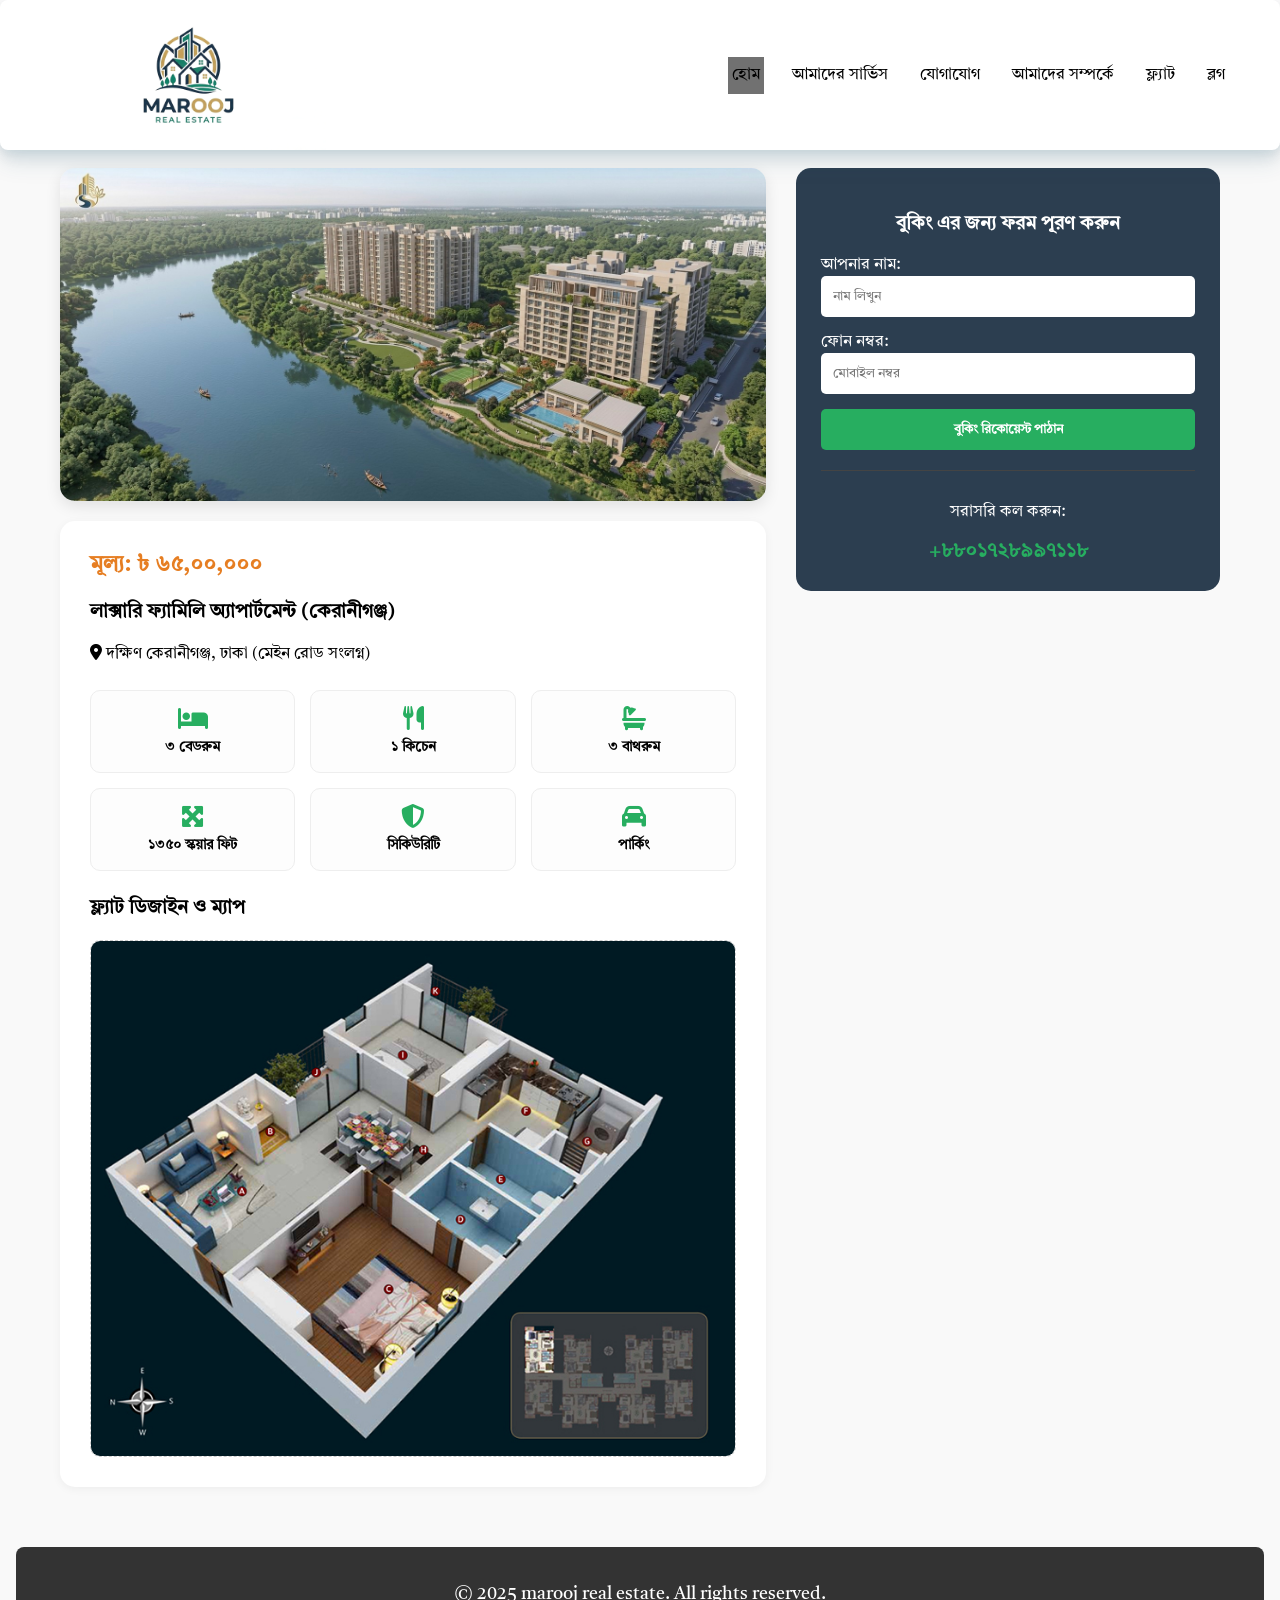
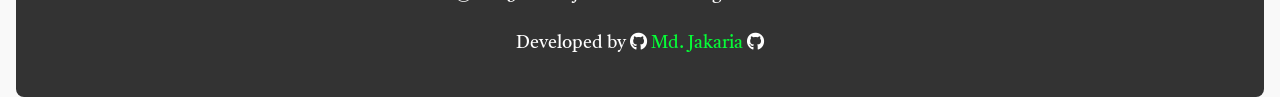
==== flatdetails.html @ ca23662f "aded flatdetails.html" ====
<!doctype html>
<html lang="bn">
  <head>
    <meta charset="utf-8" />
    <meta name="viewport" content="width=device-width,initial-scale=1" />
    <title>ফ্ল্যাট ডিটেইলস | marooj real estate</title>

    <link rel="stylesheet" href="./style.css" />
    <link rel="stylesheet" href="Our_services.css" />
    <link rel="stylesheet" href="Contact.css" />
    <link rel="stylesheet" href="About.css" />

    <link
      rel="stylesheet"
      href="https://cdnjs.cloudflare.com/ajax/libs/font-awesome/6.5.0/css/all.min.css"
    />
    <link
      href="https://fonts.googleapis.com/css2?family=Poppins:wght@700&family=Orbitron:wght@600;700&display=swap"
      rel="stylesheet"
    />
    <link
      href="https://fonts.googleapis.com/css2?family=Tiro+Bangla&display=swap"
      rel="stylesheet"
    />

    <style>
      /* ডিটেইলস পেজের জন্য অতিরিক্ত কিছু স্টাইল */

      * {
        font-family: "Tiro Bangla", serif;
      }
      body {
        font-family: "Tiro Bangla", serif;
        background-color: #f9f9f9;

        margin-top: 100px;
      }
      .details-container {
        max-width: 1200px;
        margin: 40px auto;
        padding: 20px;
        display: grid;
        grid-template-columns: 2fr 1.2fr;
        gap: 30px;
      }

      .main-img img {
        width: 100%;
        border-radius: 15px;
        box-shadow: 0 5px 15px rgba(0, 0, 0, 0.1);
      }

      .info-section {
        background: #fff;
        padding: 30px;
        border-radius: 15px;
        box-shadow: 0 2px 10px rgba(0, 0, 0, 0.05);
      }
      .info-section h1 {
        color: #2c3e50;
        margin-top: 0;
      }

      .amenities-grid {
        display: grid;
        grid-template-columns: repeat(3, 1fr);
        gap: 15px;
        margin: 25px 0;
      }
      .amenity-card {
        text-align: center;
        padding: 15px;
        background: #fdfdfd;
        border: 1px solid #eee;
        border-radius: 10px;
      }
      .amenity-card i {
        font-size: 24px;
        color: #27ae60;
        margin-bottom: 8px;
      }
      .amenity-card p {
        margin: 0;
        font-weight: bold;
        font-size: 14px;
      }

      .price-tag {
        font-size: 22px;
        color: #e67e22;
        font-weight: bold;
        margin-bottom: 20px;
        display: block;
      }

      .booking-sidebar {
        background: #2c3e50;
        color: #fff;
        padding: 25px;
        border-radius: 15px;
        height: fit-content;
        position: sticky;
        top: 100px;
      }
      .booking-sidebar input {
        width: 100%;
        padding: 12px;
        margin-bottom: 15px;
        border-radius: 5px;
        border: none;
      }
      .submit-btn {
        width: 100%;
        padding: 12px;
        background: #27ae60;
        color: white;
        border: none;
        border-radius: 5px;
        font-weight: bold;
        cursor: pointer;
      }

      @media (max-width: 768px) {
        .details-container {
          grid-template-columns: 1fr;
          margin-top: 10px;
        }
        .amenities-grid {
          grid-template-columns: repeat(2, 1fr);
        }
      }
    </style>
  </head>

  <body>
    <header class="page_header">
      <a class="logo" href="#" aria-label="Hajj site logo">
        <img src="./img/marooj_logo2.jpeg" alt="logo" />
      </a>

      <nav>
        <div class="humberger" id="humberger">
          <!-- হামবার্গার আইকনে ক্লিক করার পর এখানে  ul class - show add হচ্ছে,তখনই এর ভিতরে css override-->

          <span></span>
          <span></span>
          <span></span>
        </div>

        <ul id="menu">
          <li>
            <a href="./index.html#home" class="active" aria-current="page"
              >হোম</a
            >
          </li>

          <li><a href="./index.html#services">আমাদের সার্ভিস</a></li>
          <li><a href="./index.html#contact">যোগাযোগ</a></li>
          <li><a href="./index.html#about">আমাদের সম্পর্কে</a></li>
          <li><a href="./flatdetails.html">ফ্ল্যাট</a></li>
          <li><a href="./index.html#blog">ব্লগ</a></li>
        </ul>
      </nav>

      <!-- buttom navigation for mobile device -->

      <nav class="mobile-nav">
        <div class="nav-container">
          <a href="#home" class="nav-link">
            <i class="fa-solid fa-house"></i>
            <span class="nav-label">হোম</span>
          </a>

          <a href="https://maps.app.goo.gl/nFkwgXwCo9TnEepg8" class="nav-link">
            <i class="fa-solid fa-map-location"></i>
            <span class="nav-label">ভার্চুয়াল ট্যুর</span>
          </a>

          <div class="center-nav-item">
            <a
              href="https://wa.me/+8801728997118"
              target="_blank"
              class="floating-btn"
            >
              <i class="fa-regular fa-building"></i>
              <span class="nav-label">বুকিং</span>
            </a>
          </div>

          <a
            href="https://wa.me/+8801728997118"
            target="_blank"
            class="nav-link"
          >
            <i class="fa-brands fa-whatsapp"> </i>
            <span class="nav-label">চ্যাট</span>
          </a>

          <a href="https://www.facebook.com/share/1D6hEzqLBX/" class="nav-link">
            <i class="fa-brands fa-facebook"></i>
            <span class="nav-label">পেজ</span>
          </a>
        </div>
      </nav>
    </header>

    <main class="details-container">
      <section>
        <div class="main-img">
          <img src="./img//New_Home_page_photo2.jpeg" alt="Flat Image" />
        </div>

        <div class="info-section" style="margin-top: 20px">
          <span class="price-tag">মূল্য: ৳ ৬৫,০০,০০০</span>
          <h3>লাক্সারি ফ্যামিলি অ্যাপার্টমেন্ট (কেরানীগঞ্জ)</h3>
          <p>
            <i class="fas fa-map-marker-alt"></i> দক্ষিণ কেরানীগঞ্জ, ঢাকা (মেইন
            রোড সংলগ্ন)
          </p>

          <div class="amenities-grid">
            <div class="amenity-card">
              <i class="fas fa-bed"></i>
              <p>৩ বেডরুম</p>
            </div>
            <div class="amenity-card">
              <i class="fas fa-utensils"></i>
              <p>১ কিচেন</p>
            </div>
            <div class="amenity-card">
              <i class="fas fa-bath"></i>
              <p>৩ বাথরুম</p>
            </div>
            <div class="amenity-card">
              <i class="fas fa-expand-arrows-alt"></i>
              <p>১৩৫০ স্কয়ার ফিট</p>
            </div>
            <div class="amenity-card">
              <i class="fas fa-shield-alt"></i>
              <p>সিকিউরিটি</p>
            </div>
            <div class="amenity-card">
              <i class="fas fa-car"></i>
              <p>পার্কিং</p>
            </div>
          </div>

          <h3>ফ্ল্যাট ডিজাইন ও ম্যাপ</h3>
          <img
            src="./img/flat/flat-cg.jpg.jpeg"
            style="width: 100%; border-radius: 10px; border: 1px dashed #ccc"
            alt="Map"
          />
        </div>
      </section>

      <aside>
        <div class="booking-sidebar">
          <h3 style="text-align: center">বুকিং এর জন্য ফরম পূরণ করুন</h3>
          <form action="https://formspree.io/f/mkndldnj" method="POST">
            <label>আপনার নাম:</label>
            <input type="text" name="নাম" required placeholder="নাম লিখুন" />

            <label>ফোন নম্বর:</label>
            <input
              type="tel"
              name="ফোন_নম্বর"
              required
              placeholder="মোবাইল নম্বর"
            />

            <button type="submit" class="submit-btn">
              বুকিং রিকোয়েস্ট পাঠান
            </button>
          </form>
          <div
            style="
              margin-top: 20px;
              text-align: center;
              border-top: 1px solid #444;
              padding-top: 15px;
            "
          >
            <p>সরাসরি কল করুন:</p>
            <a
              href="tel:+8801728997118"
              style="
                color: #27ae60;
                font-size: 20px;
                text-decoration: none;
                font-weight: bold;
              "
              >+৮৮০১৭২৮৯৯৭১১৮</a
            >
          </div>
        </div>
      </aside>
    </main>

    <footer>
      <p>&copy; 2025 marooj real estate. All rights reserved.</p>

      <p>
        Developed by <i class="fab fa-github"></i
        ><span>
          <a href="https://github.com/joy094" target="_blank"
            >Md. Jakaria</a
          ></span
        >
        <!-- GitHub Icon -->

        <i class="fab fa-github"></i>
      </p>
    </footer>

    <script>
      const humberger = document.getElementById("humberger");
      const menu = document.getElementById("menu");

      humberger.addEventListener("click", () => {
        menu.classList.toggle("show");
      });

      // Booking Form Script
    </script>

    <script src="form.js"></script>
  </body>
</html>
---- style.css ----
* {
  box-sizing: border-box;
}

html,
body {
  height: 100%;
  /* max-width: 900px; */
  
  
}
body {
  overflow-x: hidden;
  margin: 0;
  background: #eeedeb;
  padding: 0.5rem 1rem;
  font-family: "Segoe UI", "Tiro Bangla", Tahoma, Geneva, Verdana, sans-serif;
  -webkit-font-smoothing: antialiased;
  -moz-osx-font-smoothing: grayscale;
}

main {
  margin-top: 150px;
  
}

/* ------- Header wrapper with 3D look ------- */
.page_header {
  position: fixed;
  top: 0;
  left: auto;
  right: 0;

  z-index: 1000;
  height: 150px;
  width: 100%;
  /* max-width: 1900px; */
  border-radius: 8px;
  padding: 0px 4%;
  background: #ffffff;
  box-shadow:
    0 12px 24px rgba(7, 74, 99, 0.12),
    0 8px 16px rgba(7, 74, 99, 0.08),
    0 4px 8px rgba(7, 74, 99, 0.05);
  /* background: linear-gradient(90deg, #0066ff, #00d4ff); */
  display: flex;
}

/* Nav */
nav {
  /* বাম পাশের সমস্ত জায়গা দখল করে ডান পাশে সরে আসবে */

  margin-left: auto;
  align-self: center;
}
nav ul {
  list-style: none;
  margin: 0;
  padding: 0;
  display: flex;
  gap: 1.5rem;
}
nav a {
  position: rlative;
  display: inline-block;
  padding: 0.5rem 0.25rem;

  text-decoration: none;
  color: rgb(0, 0, 0);

  font-size: 0.98rem;

  font-weight: 400;
  transition:
    transform 220ms cubic-bezier(0.2, 0.8, 0.2, 1),
    color 180ms;
  transform-style: preserve-3d;
}

/* Link hover -> lift slightly to emphasize 3D */
nav a:hover {
  transform: translateY(-6px) translateZ(6px);
  color: rgb(252, 153, 4);
}

/* Underline -- animated and 3D-ish using multiple layered pseudo elements */
nav a::after,
nav a::before {
  content: "";
  position: absolute;
  left: 8%;
  right: 8%;
  height: 4px;
  border-radius: 9px;
  bottom: -2px;
  transform-origin: center;
  transition:
    transform 300ms cubic-bezier(0.2, 0.9, 0.2, 1),
    opacity 220ms;
}
nav a::after {
  background: linear-gradient(90deg, var(--accent) 0%, var(--accent-2) 100%);
  transform: scaleX(0.0001) translateZ(6px);
  box-shadow: 0 6px 10px rgba(7, 74, 99, 0.12);
  opacity: 0.95;
}
nav a::before {
  /* faint shadow/extrude below the colored bar */
  background: rgba(4, 43, 51, 0.08);
  height: 6px;
  bottom: -10px;
  filter: blur(6px);
  transform: scaleX(0.0001) translateZ(0);
  opacity: 0.6;
}

/* humberger nav bar */
.humberger {
  display: none;
  flex-direction: column;
  cursor: pointer;
}

.humberger span {
  height: 3px;
  width: 25px;
  background: #333;
  margin-bottom: 4px;
  border-radius: 5px;
}

.logo img {
  height: 100%;
  width: auto;
  /* position: absolute;
  top: 50%;
  left: 2%;
transform: translateY(-50%); */
}
/* home page image */
#home {
  margin-top: 100px;
}
.banner {
  position: relative;
  width: 100%;
  height: 400px;
  overflow: hidden;
}

.banner img {
  width: 100%;
  height: 100%;
  object-fit: cover;
}


.floating-btn {
    display: flex;
    flex-direction: column; /* এটি আইকন আর লেখাকে উপর-নিচে রাখবে */
    align-items: center;    /* মাঝখানে সারিবদ্ধ করবে */
    justify-content: center;
    text-decoration: none;
}

.nav-label {
    font-size: 12px; /* আপনার প্রয়োজনমতো কমিয়ে বাড়িয়ে নিন */
    margin-top: 4px; 
}
/* text animation */

/* গ্লোয়িং অ্যানিমেশন তৈরি */
/* @keyframes glow-animation {
  0% {
    text-shadow: 0 0 5px #fff, 0 0 10px #fff, 0 0 20px #00d4ff;
  }
  100% {
    text-shadow: 0 0 10px #fff, 0 0 20px #00d4ff, 0 0 40px #00d4ff,
      0 0 60px #00d4ff;
  }
} */

/* মডাল স্টাইল */
/* Slideshow container */
.mySlides {
  display: none;
}
img {
  vertical-align: middle;
}

/* Slideshow container */

.slideshow-container {
  max-width: 95%;
  position: relative;
  margin: auto;
}

/* Caption text */
.text {
  color: #f2f2f2;
  font-size: 15px;
  padding: 8px 12px;
  position: absolute;
  bottom: 8px;
  width: 100%;
  text-align: center;
}

/* Number text (1/3 etc) */
.numbertext {
  color: #f2f2f2;
  font-size: 12px;
  padding: 8px 12px;
  position: absolute;
  top: 0;
}

/* The dots/bullets/indicators */
.dot {
  height: 15px;
  width: 15px;
  margin: 0 2px;
  background-color: #bbb;
  border-radius: 50%;
  display: inline-block;
  transition: background-color 0.6s ease;
}

.active {
  background-color: #717171;
}

/* Fading animation */
.fade {
  animation-name: fade;
  animation-duration: 1.5s;
}

/* vedo style */
.video-container {
  text-align: center;
  margin: 20px auto;
  max-width: 100%;
}

iframe {
  max-width: 100%;
  border-radius: 8px;
  box-shadow: 0 4px 8px rgba(0, 0, 0, 0.2);
}

@keyframes fade {
  from {
    opacity: 0.4;
  }
  to {
    opacity: 1;
  }
}

/* On smaller screens, decrease text size */
@media only screen and (max-width: 300px) {
  .text {
    font-size: 11px;
  }
}

/* .home_img {
  position: relative;
  box-shadow: 0 4px 8px 0 rgba(0, 0, 0, 0.2);
  max-width: 100%;
  margin-top: 10px;
  border-radius: 8px;
}

.home_img img {
  position: relative;
  width: 100%;
  height: auto;
  border-radius: 8px;
} */

@media (max-width: 768px) {
  /* ছোট স্কিনে (বড় স্কিনের nav  মেনু)  ন্যাভ মেনু  হাইড হয়ে যাবে */
  main {
    margin-top: 100px;
  }
  .page_header {
    height: 100px;
  }
  nav ul {
    display: none;
    flex-direction: column;
  }
  /* স্ক্রিন ছোট হলে অটোমেটিক ডিসপ্লে নন থেকে ডিসপ্লে ফ্লেক্স হয়ে দেখা দিবে */

  .humberger {
    display: flex;
  }
  nav ul.show {
    display: flex;
    align-items: center;
    background: #ffffff;
    position: absolute;
    top: 100%;
    right: 0;
    width: 100%;
    box-shadow: 0 4px 8px rgba(0, 0, 0, 0.1);
    border-radius: 0 0 8px 8px;
    padding: 1rem 0;
  }

  .logo img {
    height: 100%;
    width: auto;

    top: 50px;
    left: -40px;
  }

  .text-animation-con {
    text: size 25px;
    margin-top: 10px;
  }
}

/* bottom navigation styles */
:root {
  --primary-color: #2563eb;
  --nav-bg: #ffffff;
  --icon-gray: #64748b;
}

.mobile-nav {
  position: fixed;
  bottom: 0;
  left: 0;
  width: 100%;
  height: 70px;
  background: var(--nav-bg);
  display: flex;
  justify-content: center;
  box-shadow: 0 -10px 25px rgba(0, 0, 0, 0.1);
  z-index: 9999;
  padding-bottom: env(safe-area-inset-bottom); /* iPhone notch support */
}

/* বড় স্ক্রিনে হাইড করার জন্য */
@media (min-width: 768px) {
  .mobile-nav {
    display: none;
  }
}


.nav-container {
  width: 100%;
  max-width: 500px;
  display: flex;
  justify-content: space-between;
  align-items: center;
  padding: 0 15px;
  position: relative;
}

.nav-link {
  display: flex;
  flex-direction: column;
  align-items: center;
  text-decoration: none;
  color: var(--icon-gray);
  transition: 0.3s cubic-bezier(0.4, 0, 0.2, 1);
}

.nav-link i {
  font-size: 20px;
}

.nav-label {
  font-size: 10px;
  margin-top: 4px;
  font-weight: 600;
}

/* Active State Design */
.nav-link.active {
  color: var(--primary-color);
  transform: translateY(-5px);
}

/* Central Floating Button */
.center-nav-item {
  position: relative;
  top: -20px; /* উপরে তুলে দেওয়ার জন্য */
}

.floating-btn {
  width: 70px;
  height: 70px;
  background: var(--primary-color);
  border-radius: 50%;
  display: flex;
  justify-content: center;
  align-items: center;
  color: white;
  font-size: 25px;
  box-shadow: 0 8px 20px rgba(37, 99, 235, 0.4);
  border: 5px solid #fff;
  transition: 0.4s;
  text-decoration: none;
}
.floating-btn {
    display: flex;
    flex-direction: column; /* এটি আইকন আর লেখাকে উপর-নিচে রাখবে */
    align-items: center;    /* মাঝখানে সারিবদ্ধ করবে */
    justify-content: center;
    text-decoration: none;
}

.nav-label {
    font-size: 13px; /* আপনার প্রয়োজনমতো কমিয়ে বাড়িয়ে নিন */
    margin-top: 4px; 
}

.floating-btn:hover {
  transform: scale(1.1) rotate(15deg);
}

/* ৩ডি ইফেক্ট যখন বাটনে ক্লিক করবেন */
.nav-link:active {
  transform: scale(0.9);
}
---- Our_services.css ----
#services h2 {
  margin-top: 35px;

  margin-bottom: 20px;
  background: linear-gradient(90deg, #0066ff, #00d4ff);
  -webkit-background-clip: text;
  -webkit-text-fill-color: transparent;
  background-clip: text;
}

.services_list {
  display: flex;
  justify-content: space-between;
  flex-wrap: wrap;
}

.services_list > div {
  text-align: center;
  font-weight: 500;

  height: 500px;
  width: 400px;
  max-width: 100%;
  background: #ffffff;
  box-shadow:
    0 12px 24px rgba(7, 74, 99, 0.12),
    0 8px 16px rgba(7, 74, 99, 0.08),
    0 4px 8px rgba(7, 74, 99, 0.05);

  margin: 5px 0px;
  padding: 10px;
  border-radius: 8px;
}
.services_list .book-btn {
  background-color: #0066ff;
  color: white;
  padding: 10px 20px;
  border: none;
  border-radius: 5px;
  cursor: pointer;
  font-size: 16px;
  margin: 20px;
}

.services_list div img {
  border-radius: 8px;
  margin-top: 10px;
  height: 450px;
  width: 350px;
  /* object-fit: cover; */
}
.services_list div:hover img {
  transform: scale(1.05);
  transition: transform 0.3s ease;
}

/* --- স্ক্রল অ্যানিমেশন স্টাইল শুরু --- */

/* প্রাথমিক লুকানো অবস্থা (সকল অ্যানিমেটেড কার্ডের জন্য) */
/* .card ক্লাসটি আপনি সার্ভিস সেকশনে ব্যবহার করেছেন */

/* প্রথমে কার্ড অদৃশ্য থাকবে */
#services .card {
  opacity: 0;
  transition:
    transform 1s cubic-bezier(0.25, 0.46, 0.45, 0.94),
    opacity 1s cubic-bezier(0.25, 0.46, 0.45, 0.94); /* মসৃণ অ্যানিমেশনের জন্য ট্রানজিশন */
}

/* বাম দিক থেকে স্লাইড করার জন্য প্রাথমিক অবস্থান */
.revael-left {
  transform: translateX(-50px); /* বাম দিকে 100px সরানো থাকবে */
}

/* ডান দিক থেকে স্লাইড করার জন্য প্রাথমিক অবস্থান */
.revael-right {
  transform: translateX(50px); /* ডান দিকে 100px সরানো থাকবে */
}

/* অ্যানিমেশন ট্রিগার করার পর চূড়ান্ত অবস্থা (JavaScript এই ক্লাসটি যোগ করবে) */
.is-visible {
  opacity: 1 !important; /* দৃশ্যমান হবে */
  transform: translateX(0) !important; /* তার আসল অবস্থানে ফিরে আসবে */
}

#management_team h2 {
  margin-top: 35px;
  text-align: center;
  margin-bottom: 20px;
  background: linear-gradient(90deg, #0066ff, #00d4ff);
  -webkit-background-clip: text;
  -webkit-text-fill-color: transparent;
  background-clip: text;
}
#management_team div p {
  text-align: center;

  background-color: black;
  -webkit-background-clip: text;
  -webkit-text-fill-color: transparent;
  background-clip: text;
}
.manage_team {
  display: flex;
  justify-content: space-between;
  flex-wrap: wrap;
}

.manage_team div {
  text-align: center;
  font-weight: 500;

  height: 350px;
  width: 250px;
  max-width: 100%;
  background: #ffffff;
  box-shadow:
    0 12px 24px rgba(7, 74, 99, 0.12),
    0 8px 16px rgba(7, 74, 99, 0.08),
    0 4px 8px rgba(7, 74, 99, 0.05);

  margin: 5px 0px;
  padding: 10px;
  border-radius: 8px;
}

.manage_team div img {
  border-radius: 8px;
  margin-top: 10px;
  height: 250px;
  width: 100%;
  object-fit: cover;
  border-radius: 50%;
}

/* সকল অ্যানিমেটেড About কার্ডের প্রাথমিক অবস্থা */
.about-card {
  /* (আপনার অন্যান্য স্টাইল যেমন padding, background, border) */
  opacity: 0; /* কার্ডটি প্রথমে অদৃশ্য থাকবে */
  transition:
    transform 1s ease-out,
    opacity 1s ease-out; /* মসৃণ ট্রানজিশন */
}

/* বাম থেকে আসার জন্য (slide-left) - প্রাথমিক অবস্থান বাম দিকে সরিয়ে রাখা */
.about-card.slide-left {
  transform: translateX(-50px);
}

/* ডান থেকে আসার জন্য (slide-right) - প্রাথমিক অবস্থান ডান দিকে সরিয়ে রাখা */
.about-card.slide-right {
  transform: translateX(50px);
}

/* যখন কার্ডটি দৃশ্যমান হবে (এই ক্লাসটি JS দিয়ে যোগ করা হবে) */
.about-card.is-visible {
  opacity: 1; /* দৃশ্যমান হবে */
  transform: translateX(0); /* তার আসল অবস্থানে ফিরে আসবে */
}

/* আপনি যদি চান যে Service এবং About সেকশনের জন্য একই স্টাইল ব্যবহার করবেন, 
   তাহলে আপনি এই ক্লাসগুলিকে একসাথে ব্যবহার করতে পারেন: */
/*
.service-card, .about-card {
    opacity: 0; 
    transition: transform 1s ease-out, opacity 1s ease-out;
}
.service-card.slide-left, .about-card.slide-left {
    transform: translateX(-100px); 
}
... ইত্যাদি
*/

.bangla_text {
  font-family: "Tiro bangla", serif;
}
/* ডিফল্ট ইনপুট এবং বাটনের কিছু সাধারণ স্টাইল */
.modal-content input[type="text"],
.modal-content input[type="email"],
.modal-content input[type="tel"] {
  width: 100%;
  padding: 10px;
  margin: 5px 0 15px 0;
  box-sizing: border-box;
  border: 1px solid #ccc;
  border-radius: 4px;
}

/* === পপ-আপ (Modal) স্টাইল === */

/* ১. ওভারলে: পুরো স্ক্রিন জুড়ে একটি অর্ধ-স্বচ্ছ পর্দা তৈরি করে */
.modal-overlay {
  display: none; /* প্রথমে লুকানো থাকবে */
  position: fixed; /* স্ক্রল করলেও এটি একই জায়গায় থাকবে */
  z-index: 1000; /* নিশ্চিত করে যেন এটি অন্য সবকিছুর উপরে থাকে */
  left: 0;
  top: 0;
  width: 100%;
  height: 100%;
  overflow: auto;
  background-color: rgba(0, 0, 0, 0.6); /* কালো স্বচ্ছ ব্যাকগ্রাউন্ড */
}

/* ২. কন্টেন্ট বক্স: ফর্মটির মূল ধারক */
.modal-content {
  background-color: #fefefe;
  margin: 15% auto; /* উপরে এবং নিচে ১৫% মার্জিন, auto দিয়ে মাঝখানে আনা হলো */
  padding: 20px;
  border: 1px solid #888;
  width: 80%; /* মোবাইল ডিভাইসের জন্য */
  max-width: 500px; /* ডেস্কটপের জন্য সর্বাধিক প্রস্থ */
  border-radius: 8px;
  box-shadow:
    0 4px 8px 0 rgba(0, 0, 0, 0.2),
    0 6px 20px 0 rgba(0, 0, 0, 0.19);
  position: relative;
}

/* ৩. দৃশ্যমান করার ক্লাস (জাভাস্ক্রিপ্ট ব্যবহার করবে) */
.modal-visible {
  display: block;
}
.bangla_text {
  font-family: "Tiro bangla", serif;
}
/* বন্ধ করার বাটনের স্টাইল (ঐচ্ছিক) */
.close-button {
  background-color: #f44336;
  color: white;
  padding: 10px 15px;
  border: none;
  border-radius: 4px;
  cursor: pointer;
  float: right;
  margin-top: 20px;
}
.book-btn {
  background-color: #0066ff;
  color: white;
  padding: 10px 20px;
  border: none;
  border-radius: 5px;
  cursor: pointer;
  font-size: 16px;
  margin: 20px;
}

@media (max-width: 768px) {
  .services_list {
    flex-direction: column;
    align-items: center;
    max-width: 400px;
    margin: auto;
  }

  .services_list div {
    width: 100%;
    padding: 0;

    margin: 50px 0;
  }
  .services_list div img {
    width: 100%;
    height: 100%;
  }
  .manage_team {
    flex-direction: column;
    align-items: center;
    max-width: 330px;
    margin: auto;
  }

  .manage_team div {
    width: 80%;
    margin: 10px 0;
  }
}
---- About.css ----
#about h2 {
  margin-top: 35px;
  text-align: center;
  margin-bottom: 20px;
  background: linear-gradient(90deg, #0066ff, #00d4ff);
  -webkit-background-clip: text;
  -webkit-text-fill-color: transparent;
  background-clip: text;
}

.about_info {
  display: flex;
  justify-content: space-between;
  /* flex-wrap: wrap; */
}

.about_info > div {
  font-family: "Tiro bangla", serif;
  margin: 19px;
  text-align: justify;
  /* font-weight: 500; */
  font-size: 30px;
  /* height: 400px; */
  width: 47%;
  /* max-width: 100%; */
  background: #ffffff;
  box-shadow:
    0 12px 24px rgba(7, 74, 99, 0.12),
    0 8px 16px rgba(7, 74, 99, 0.08),
    0 4px 8px rgba(7, 74, 99, 0.05);

  border-radius: 8px;
  padding: 20px;
}

footer {
  display: flex;
  flex-direction: column;

  background-color: #333;
  color: white;

  text-align: center;
  padding: 10px 20px;

  height: 150px;
  border-radius: 8px;
  font-family: "Tiro bangla", serif;
}
footer p {
  margin: 0;
  font-size: 18px;
  color: #fff;
  margin-top: 25px;
}
footer a {
  color: #06fc37;
  text-decoration: none;

  transition: color 0.3s ease;
  font-size: large;
}

.whatsapp-float-btn {
  position: fixed; /* স্ক্রলের সময় স্থির রাখতে */
  bottom: 20px; /* নিচের দিক থেকে দূরত্ব */
  right: 20px; /* ডান দিক থেকে দূরত্ব */
  z-index: 9999; /* অন্যান্য কন্টেন্টের উপরে রাখতে */

  /* বাটনের আকার এবং রঙ */
  width: 60px;
  height: 60px;
  background-color: #25d366; /* WhatsApp সবুজ রং */
  color: white;
  border-radius: 50%; /* গোলাকার আকৃতি */
  box-shadow: 0 4px 12px rgba(0, 0, 0, 0.25); /* সুন্দর ছায়া */

  /* আইকনকে মাঝখানে আনতে Flexbox ব্যবহার */
  display: flex;
  align-items: center;
  justify-content: center;

  /* Transition */
  transition: all 0.3s ease;
  text-decoration: none; /* লিংক থেকে আন্ডারলাইন সরাতে */
}

/* হোভার এবং অ্যাক্টিভ স্টাইল */
.whatsapp-float-btn:hover {
  background-color: #128c7e; /* গাঢ় সবুজ রং */
  transform: scale(1.08); /* সামান্য বড় করা */
  box-shadow: 0 6px 18px rgba(0, 0, 0, 0.3);
}

/* আইকনের স্টাইল (Font Awesome) */
.whatsapp-float-btn i {
  font-size: 28px; /* আইকনের আকার */
}

.facebook-float-btn {
  position: fixed; /* স্ক্রলের সময় স্থির রাখতে */
  bottom: 80px; /* নিচের দিক থেকে দূরত্ব */
  right: 20px; /* ডান দিক থেকে দূরত্ব */
  z-index: 9999; /* অন্যান্য কন্টেন্টের উপরে রাখতে */

  /* বাটনের আকার এবং রঙ */
  width: 60px;
  height: 60px;
  background-color: #25d366; /* WhatsApp সবুজ রং */
  color: white;
  border-radius: 50%; /* গোলাকার আকৃতি */
  box-shadow: 0 4px 12px rgba(0, 0, 0, 0.25); /* সুন্দর ছায়া */

  /* আইকনকে মাঝখানে আনতে Flexbox ব্যবহার */
  display: flex;
  align-items: center;
  justify-content: center;

  /* Transition */
  transition: all 0.3s ease;
  text-decoration: none; /* লিংক থেকে আন্ডারলাইন সরাতে */
}

/* হোভার এবং অ্যাক্টিভ স্টাইল */
.facebook-float-btn:hover {
  background-color: #128c7e; /* গাঢ় সবুজ রং */
  transform: scale(1.08); /* সামান্য বড় করা */
  box-shadow: 0 6px 18px rgba(0, 0, 0, 0.3);
}
.facebook-float-btn i {
  font-size: 28px; /* আইকনের আকার */
}

/* * মোবাইল রেসপনসিভনেস (ছোট স্ক্রিনের জন্য) 
         * ======================================
         */
@media (max-width: 600px) {
  .whatsapp-float-btn {
    width: 55px; /* ছোট স্ক্রিনে সামান্য ছোট আকার */
    height: 55px;
    bottom: 15px;
    right: 15px;
  }
  .whatsapp-float-btn i {
    font-size: 26px;
  }

  .facebook-float-btn {
    width: 55px; /* ছোট স্ক্রিনে সামান্য ছোট আকার */
    height: 55px;
    bottom: 75px;
    right: 15px;
  }
  .facebook-float-btn i {
    font-size: 26px;
  }
}

@media (max-width: 768px) {
  .about_info {
    flex-direction: column;
    align-items: center;
  }

  .about_info > div {
    width: 90%;
    margin: 10px 0;
    font-size: 15px;
  }
  footer p {
    font-size: 15px;
    margin-top: 8px;
  }

  footer {
    height: 180px;
    margin-bottom: 100px;
  }
}
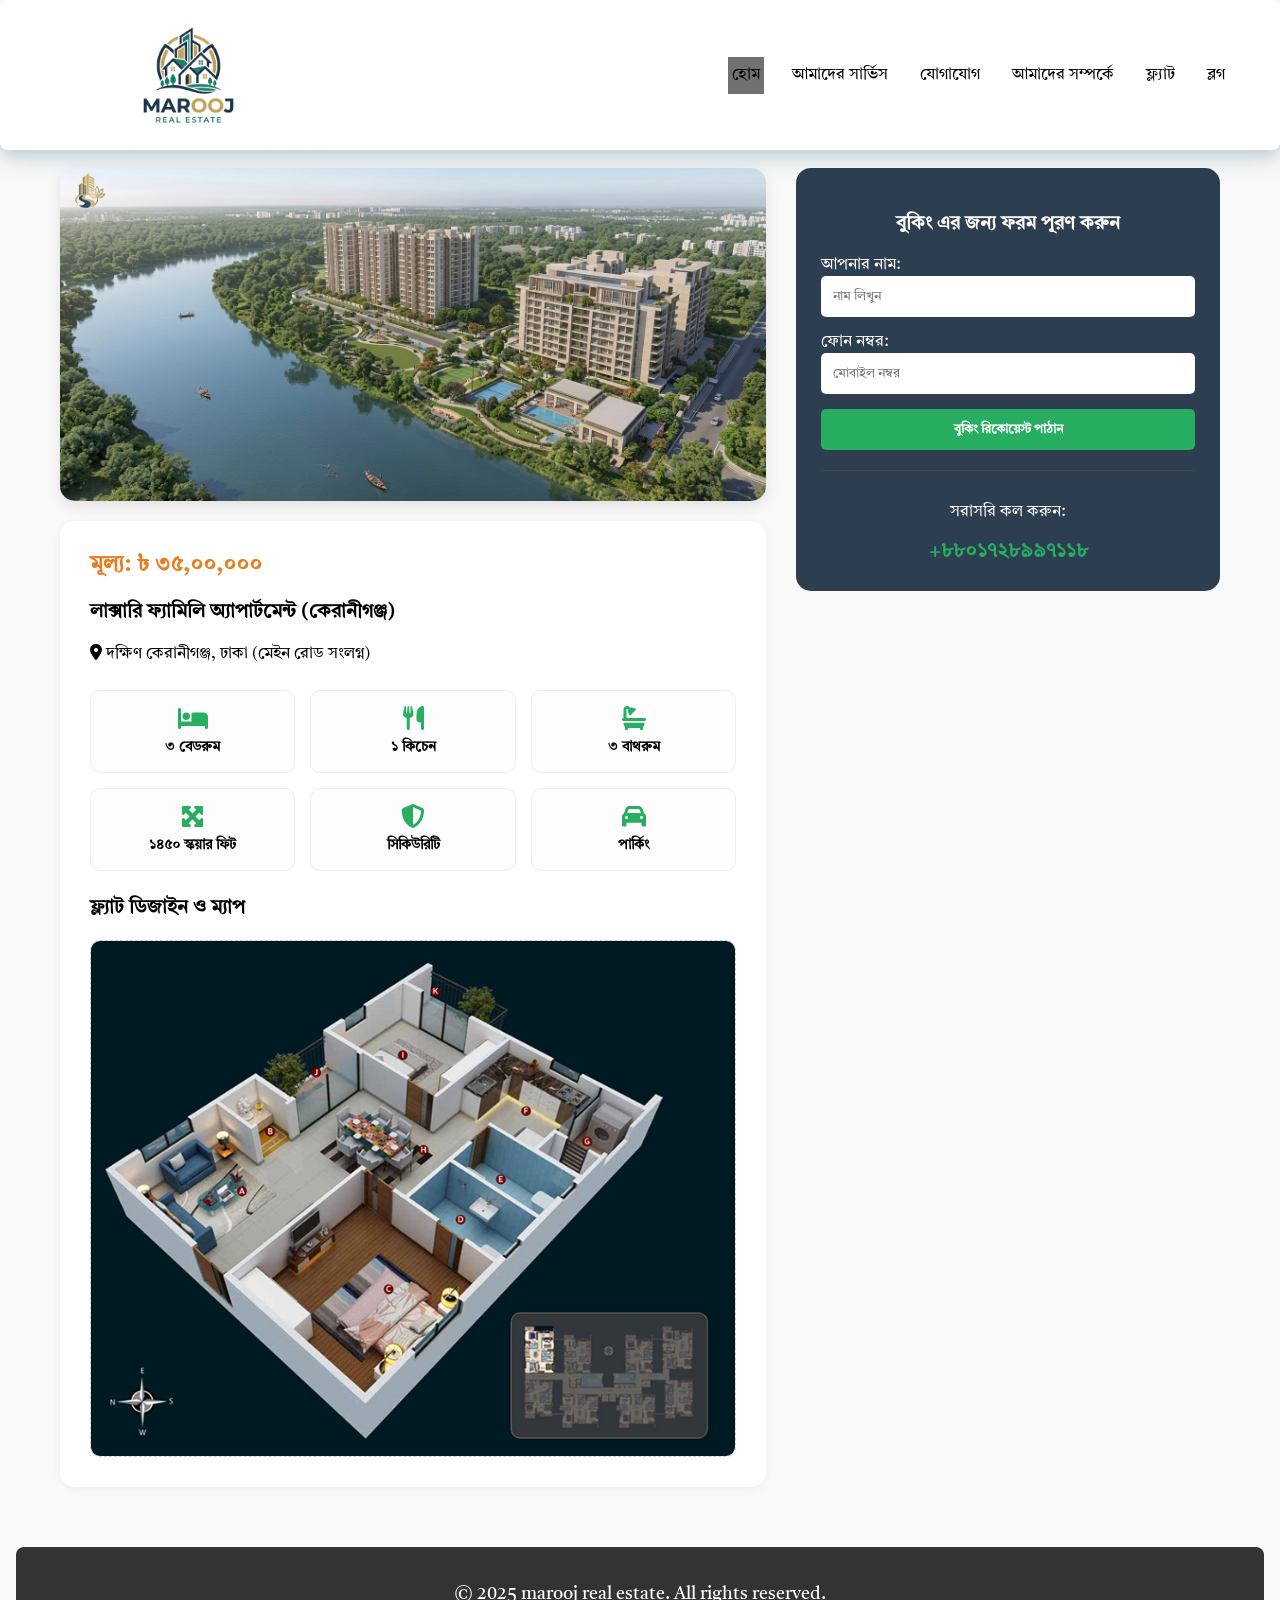
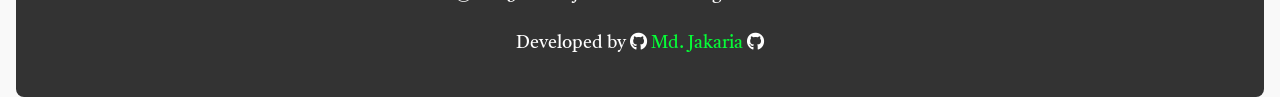
==== commit 1f527392: "update flat price" ====
--- a/flatdetails.html
+++ b/flatdetails.html
@@ -166,7 +166,7 @@
 
       <nav class="mobile-nav">
         <div class="nav-container">
-          <a href="#home" class="nav-link">
+          <a href="./index.html#home" class="nav-link">
             <i class="fa-solid fa-house"></i>
             <span class="nav-label">হোম</span>
           </a>
@@ -211,7 +211,7 @@
         </div>
 
         <div class="info-section" style="margin-top: 20px">
-          <span class="price-tag">মূল্য: ৳ ৬৫,০০,০০০</span>
+          <span class="price-tag">মূল্য: ৳ ৩৫,০০,০০০</span>
           <h3>লাক্সারি ফ্যামিলি অ্যাপার্টমেন্ট (কেরানীগঞ্জ)</h3>
           <p>
             <i class="fas fa-map-marker-alt"></i> দক্ষিণ কেরানীগঞ্জ, ঢাকা (মেইন
@@ -233,7 +233,7 @@
             </div>
             <div class="amenity-card">
               <i class="fas fa-expand-arrows-alt"></i>
-              <p>১৩৫০ স্কয়ার ফিট</p>
+              <p>১৪৫০ স্কয়ার ফিট</p>
             </div>
             <div class="amenity-card">
               <i class="fas fa-shield-alt"></i>
--- a/About.css
+++ b/About.css
@@ -168,7 +168,7 @@
     font-size: 15px;
   }
   footer p {
-    font-size: 15px;
+    font-size: 12px;
     margin-top: 8px;
   }
 
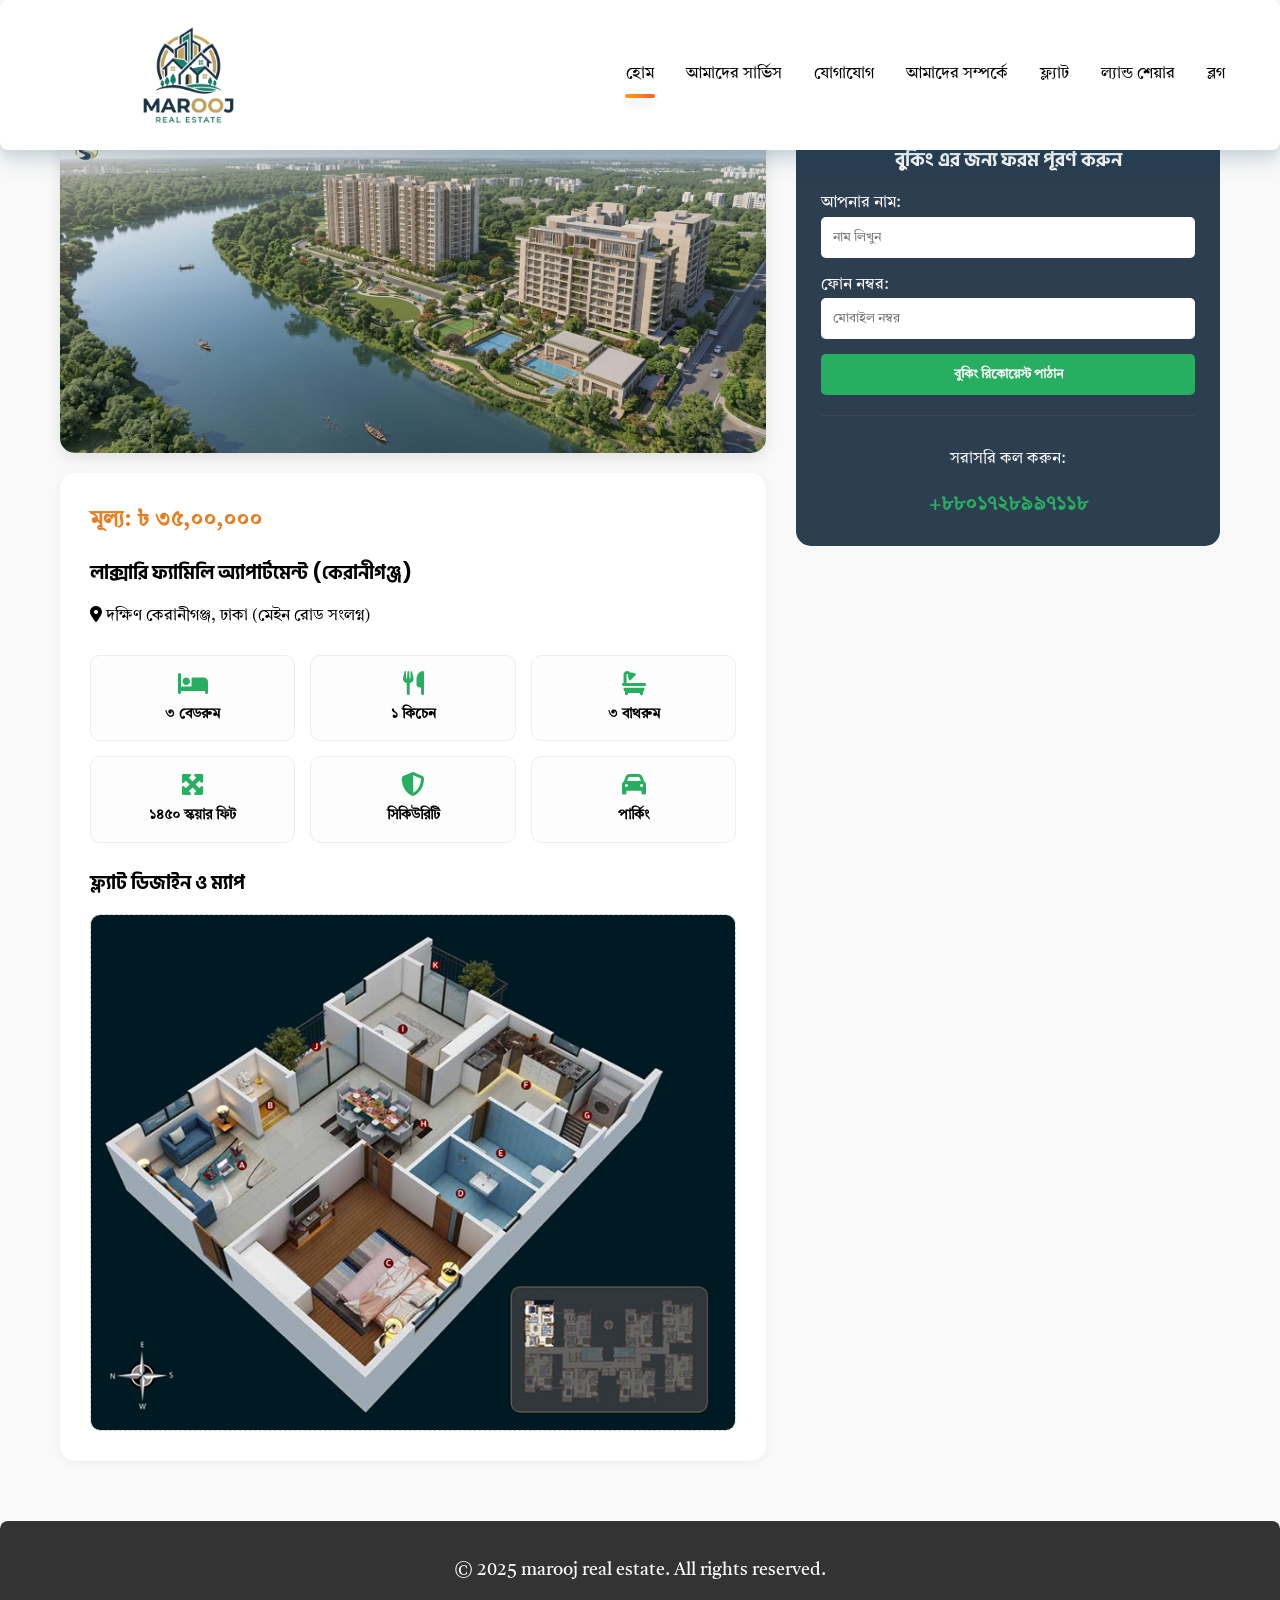
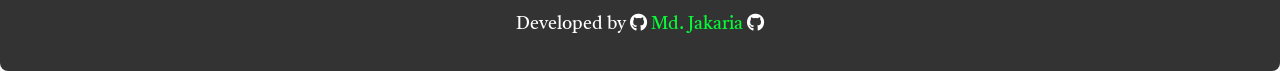
==== commit 5062d0db: "upadated index.html && Added landshare,Landshare-deatails,1,2,3 files And images" ====
--- a/flatdetails.html
+++ b/flatdetails.html
@@ -158,6 +158,9 @@
           <li><a href="./index.html#contact">যোগাযোগ</a></li>
           <li><a href="./index.html#about">আমাদের সম্পর্কে</a></li>
           <li><a href="./flatdetails.html">ফ্ল্যাট</a></li>
+
+          <!-- <li><a href="./plotdetails.html">প্লট</a></li> -->
+          <li><a href="./landshare.html">ল্যান্ড শেয়ার</a></li>
           <li><a href="./index.html#blog">ব্লগ</a></li>
         </ul>
       </nav>
@@ -166,40 +169,37 @@
 
       <nav class="mobile-nav">
         <div class="nav-container">
-          <a href="./index.html#home" class="nav-link">
-            <i class="fa-solid fa-house"></i>
-            <span class="nav-label">হোম</span>
-          </a>
-
-          <a href="https://maps.app.goo.gl/nFkwgXwCo9TnEepg8" class="nav-link">
-            <i class="fa-solid fa-map-location"></i>
-            <span class="nav-label">ভার্চুয়াল ট্যুর</span>
-          </a>
-
+          <a href="./index.html#home" class="nav-link"
+            ><i class="fa-solid fa-house"></i
+            ><span class="nav-label">হোম</span></a
+          >
+          <a href="https://maps.app.goo.gl/nFkwgXwCo9TnEepg8" class="nav-link"
+            ><i class="fa-solid fa-map-location"></i
+            ><span class="nav-label">ভার্চুয়াল ট্যুর</span></a
+          >
           <div class="center-nav-item">
             <a
               href="https://wa.me/+8801728997118"
               target="_blank"
               class="floating-btn"
             >
-              <i class="fa-regular fa-building"></i>
-              <span class="nav-label">বুকিং</span>
+              <i class="fa-regular fa-handshake"></i
+              ><span class="nav-label" style="font-size: 10px"
+                >শেয়ার বুকিং</span
+              >
             </a>
           </div>
-
           <a
             href="https://wa.me/+8801728997118"
             target="_blank"
             class="nav-link"
-          >
-            <i class="fa-brands fa-whatsapp"> </i>
-            <span class="nav-label">চ্যাট</span>
-          </a>
-
-          <a href="https://www.facebook.com/share/1D6hEzqLBX/" class="nav-link">
-            <i class="fa-brands fa-facebook"></i>
-            <span class="nav-label">পেজ</span>
-          </a>
+            ><i class="fa-brands fa-whatsapp"></i
+            ><span class="nav-label">চ্যাট</span></a
+          >
+          <a href="https://www.facebook.com/share/1D6hEzqLBX/" class="nav-link"
+            ><i class="fa-brands fa-facebook"></i
+            ><span class="nav-label">পেজ</span></a
+          >
         </div>
       </nav>
     </header>
@@ -211,7 +211,7 @@
         </div>
 
         <div class="info-section" style="margin-top: 20px">
-          <span class="price-tag">মূল্য: ৳ ৩৫,০০,০০০</span>
+          <span class="price-tag">মূল্য: ৳ ৩৫,০০,০০০ </span>
           <h3>লাক্সারি ফ্যামিলি অ্যাপার্টমেন্ট (কেরানীগঞ্জ)</h3>
           <p>
             <i class="fas fa-map-marker-alt"></i> দক্ষিণ কেরানীগঞ্জ, ঢাকা (মেইন
--- a/style.css
+++ b/style.css
@@ -1,3 +1,8 @@
+/* =========================================
+         আপনার দেওয়া অরিজিনাল style.css কোড
+      ========================================= */
+@import url("https://fonts.googleapis.com/css2?family=Hind+Siliguri:wght@300;400;500;600;700&display=swap");
+@import url("https://fonts.googleapis.com/css2?family=Tiro+Bangla&display=swap");
 * {
   box-sizing: border-box;
 }
@@ -5,23 +10,38 @@
 html,
 body {
   height: 100%;
-  /* max-width: 900px; */
-  
-  
 }
 body {
   overflow-x: hidden;
   margin: 0;
-  background: #eeedeb;
-  padding: 0.5rem 1rem;
-  font-family: "Segoe UI", "Tiro Bangla", Tahoma, Geneva, Verdana, sans-serif;
+  background: var(--bg-main);
+  padding: 0;
+  /* এখানে Hind Siliguri যুক্ত করা হয়েছে */
+  font-family:
+    "Tiro Bangla", "Hind Siliguri", "Segoe UI", Tahoma, Geneva, Verdana,
+    sans-serif;
+  color: var(--text-dark);
   -webkit-font-smoothing: antialiased;
   -moz-osx-font-smoothing: grayscale;
-}
-
+  line-height: 1.6;
+}
+h1,
+h2,
+h3,
+h4,
+h5,
+h6 {
+  margin: 0 0 1rem 0;
+  color: var(--secondary);
+  /* এখানে Hind Siliguri যুক্ত করা হয়েছে */
+  font-family: "Poppins", "Hind Siliguri", sans-serif;
+}
+
+.bangla-font {
+  font-family: "Tiro Bangla", "Hind Siliguri", "Segoe UI";
+}
 main {
   margin-top: 150px;
-  
 }
 
 /* ------- Header wrapper with 3D look ------- */
@@ -30,11 +50,9 @@
   top: 0;
   left: auto;
   right: 0;
-
   z-index: 1000;
   height: 150px;
   width: 100%;
-  /* max-width: 1900px; */
   border-radius: 8px;
   padding: 0px 4%;
   background: #ffffff;
@@ -42,14 +60,11 @@
     0 12px 24px rgba(7, 74, 99, 0.12),
     0 8px 16px rgba(7, 74, 99, 0.08),
     0 4px 8px rgba(7, 74, 99, 0.05);
-  /* background: linear-gradient(90deg, #0066ff, #00d4ff); */
   display: flex;
 }
 
 /* Nav */
 nav {
-  /* বাম পাশের সমস্ত জায়গা দখল করে ডান পাশে সরে আসবে */
-
   margin-left: auto;
   align-self: center;
 }
@@ -61,15 +76,12 @@
   gap: 1.5rem;
 }
 nav a {
-  position: rlative;
+  position: relative;
   display: inline-block;
   padding: 0.5rem 0.25rem;
-
   text-decoration: none;
   color: rgb(0, 0, 0);
-
   font-size: 0.98rem;
-
   font-weight: 400;
   transition:
     transform 220ms cubic-bezier(0.2, 0.8, 0.2, 1),
@@ -83,7 +95,7 @@
   color: rgb(252, 153, 4);
 }
 
-/* Underline -- animated and 3D-ish using multiple layered pseudo elements */
+/* Underline -- animated and 3D-ish */
 nav a::after,
 nav a::before {
   content: "";
@@ -99,13 +111,16 @@
     opacity 220ms;
 }
 nav a::after {
-  background: linear-gradient(90deg, var(--accent) 0%, var(--accent-2) 100%);
+  background: linear-gradient(90deg, #ff9800 0%, #ff5722 100%);
   transform: scaleX(0.0001) translateZ(6px);
   box-shadow: 0 6px 10px rgba(7, 74, 99, 0.12);
   opacity: 0.95;
 }
+nav a:hover::after,
+nav a.active::after {
+  transform: scaleX(1) translateZ(6px);
+}
 nav a::before {
-  /* faint shadow/extrude below the colored bar */
   background: rgba(4, 43, 51, 0.08);
   height: 6px;
   bottom: -10px;
@@ -132,11 +147,8 @@
 .logo img {
   height: 100%;
   width: auto;
-  /* position: absolute;
-  top: 50%;
-  left: 2%;
-transform: translateY(-50%); */
-}
+}
+
 /* home page image */
 #home {
   margin-top: 100px;
@@ -154,33 +166,14 @@
   object-fit: cover;
 }
 
-
 .floating-btn {
-    display: flex;
-    flex-direction: column; /* এটি আইকন আর লেখাকে উপর-নিচে রাখবে */
-    align-items: center;    /* মাঝখানে সারিবদ্ধ করবে */
-    justify-content: center;
-    text-decoration: none;
-}
-
-.nav-label {
-    font-size: 12px; /* আপনার প্রয়োজনমতো কমিয়ে বাড়িয়ে নিন */
-    margin-top: 4px; 
-}
-/* text animation */
-
-/* গ্লোয়িং অ্যানিমেশন তৈরি */
-/* @keyframes glow-animation {
-  0% {
-    text-shadow: 0 0 5px #fff, 0 0 10px #fff, 0 0 20px #00d4ff;
-  }
-  100% {
-    text-shadow: 0 0 10px #fff, 0 0 20px #00d4ff, 0 0 40px #00d4ff,
-      0 0 60px #00d4ff;
-  }
-} */
-
-/* মডাল স্টাইল */
+  display: flex;
+  flex-direction: column;
+  align-items: center;
+  justify-content: center;
+  text-decoration: none;
+}
+
 /* Slideshow container */
 .mySlides {
   display: none;
@@ -188,8 +181,6 @@
 img {
   vertical-align: middle;
 }
-
-/* Slideshow container */
 
 .slideshow-container {
   max-width: 95%;
@@ -197,7 +188,6 @@
   margin: auto;
 }
 
-/* Caption text */
 .text {
   color: #f2f2f2;
   font-size: 15px;
@@ -208,16 +198,6 @@
   text-align: center;
 }
 
-/* Number text (1/3 etc) */
-.numbertext {
-  color: #f2f2f2;
-  font-size: 12px;
-  padding: 8px 12px;
-  position: absolute;
-  top: 0;
-}
-
-/* The dots/bullets/indicators */
 .dot {
   height: 15px;
   width: 15px;
@@ -228,11 +208,10 @@
   transition: background-color 0.6s ease;
 }
 
-.active {
+.active-dot {
   background-color: #717171;
 }
 
-/* Fading animation */
 .fade {
   animation-name: fade;
   animation-duration: 1.5s;
@@ -243,6 +222,10 @@
   text-align: center;
   margin: 20px auto;
   max-width: 100%;
+  display: flex;
+  flex-wrap: wrap;
+  gap: 20px;
+  justify-content: center;
 }
 
 iframe {
@@ -260,30 +243,13 @@
   }
 }
 
-/* On smaller screens, decrease text size */
 @media only screen and (max-width: 300px) {
   .text {
     font-size: 11px;
   }
 }
 
-/* .home_img {
-  position: relative;
-  box-shadow: 0 4px 8px 0 rgba(0, 0, 0, 0.2);
-  max-width: 100%;
-  margin-top: 10px;
-  border-radius: 8px;
-}
-
-.home_img img {
-  position: relative;
-  width: 100%;
-  height: auto;
-  border-radius: 8px;
-} */
-
 @media (max-width: 768px) {
-  /* ছোট স্কিনে (বড় স্কিনের nav  মেনু)  ন্যাভ মেনু  হাইড হয়ে যাবে */
   main {
     margin-top: 100px;
   }
@@ -294,7 +260,6 @@
     display: none;
     flex-direction: column;
   }
-  /* স্ক্রিন ছোট হলে অটোমেটিক ডিসপ্লে নন থেকে ডিসপ্লে ফ্লেক্স হয়ে দেখা দিবে */
 
   .humberger {
     display: flex;
@@ -315,14 +280,8 @@
   .logo img {
     height: 100%;
     width: auto;
-
     top: 50px;
     left: -40px;
-  }
-
-  .text-animation-con {
-    text: size 25px;
-    margin-top: 10px;
   }
 }
 
@@ -344,16 +303,14 @@
   justify-content: center;
   box-shadow: 0 -10px 25px rgba(0, 0, 0, 0.1);
   z-index: 9999;
-  padding-bottom: env(safe-area-inset-bottom); /* iPhone notch support */
-}
-
-/* বড় স্ক্রিনে হাইড করার জন্য */
+  padding-bottom: env(safe-area-inset-bottom);
+}
+
 @media (min-width: 768px) {
   .mobile-nav {
     display: none;
   }
 }
-
 
 .nav-container {
   width: 100%;
@@ -377,23 +334,20 @@
 .nav-link i {
   font-size: 20px;
 }
-
 .nav-label {
-  font-size: 10px;
+  font-size: 13px;
   margin-top: 4px;
   font-weight: 600;
 }
 
-/* Active State Design */
 .nav-link.active {
   color: var(--primary-color);
   transform: translateY(-5px);
 }
 
-/* Central Floating Button */
 .center-nav-item {
   position: relative;
-  top: -20px; /* উপরে তুলে দেওয়ার জন্য */
+  top: -20px;
 }
 
 .floating-btn {
@@ -411,24 +365,156 @@
   transition: 0.4s;
   text-decoration: none;
 }
-.floating-btn {
-    display: flex;
-    flex-direction: column; /* এটি আইকন আর লেখাকে উপর-নিচে রাখবে */
-    align-items: center;    /* মাঝখানে সারিবদ্ধ করবে */
-    justify-content: center;
-    text-decoration: none;
-}
-
-.nav-label {
-    font-size: 13px; /* আপনার প্রয়োজনমতো কমিয়ে বাড়িয়ে নিন */
-    margin-top: 4px; 
-}
 
 .floating-btn:hover {
   transform: scale(1.1) rotate(15deg);
 }
-
-/* ৩ডি ইফেক্ট যখন বাটনে ক্লিক করবেন */
 .nav-link:active {
   transform: scale(0.9);
 }
+
+/* =========================================
+         বাকি সেকশনগুলোর জন্য (Services, Team, Contact) বেসিক রেসপন্সিভ ডিজাইন
+      ========================================= */
+h2 {
+  text-align: center;
+  color: #333;
+  margin: 40px 0 20px;
+  font-family: "Poppins", sans-serif;
+}
+
+.services_list,
+.manage_team {
+  display: grid;
+  grid-template-columns: repeat(auto-fit, minmax(250px, 1fr));
+  gap: 20px;
+  padding: 10px;
+}
+.services_list > div,
+.manage_team > div {
+  background: #fff;
+  padding: 15px;
+  border-radius: 8px;
+  box-shadow: 0 4px 8px rgba(0, 0, 0, 0.05);
+  text-align: center;
+}
+.services_list img {
+  width: 100%;
+  border-radius: 8px;
+  margin: 10px 0;
+}
+.book-btn {
+  background-color: var(--primary-color);
+  color: #fff;
+  border: none;
+  padding: 10px 15px;
+  border-radius: 5px;
+  cursor: pointer;
+  margin-top: 10px;
+  width: 100%;
+  font-family: "Tiro Bangla", "Hind Siliguri", "Segoe UI";
+  
+}
+.manage_team img {
+  width: 120px;
+  height: 120px;
+  border-radius: 50%;
+  object-fit: cover;
+  margin: 0 auto 10px;
+  border: 3px solid #eeedeb;
+}
+
+.contact_info,
+.about_info {
+  display: grid;
+  grid-template-columns: 1fr 1fr;
+  gap: 30px;
+  background: #fff;
+  padding: 30px;
+  border-radius: 8px;
+}
+.icons {
+  display: flex;
+  align-items: center;
+  gap: 15px;
+  margin-bottom: 20px;
+}
+.icons svg {
+  width: 30px;
+  fill: var(--primary-color);
+}
+.icons a {
+  text-decoration: none;
+  color: #333;
+  font-weight: 600;
+}
+.office_contact iframe {
+  width: 100%;
+  border-radius: 8px;
+}
+.text_about p {
+  text-align: justify;
+  line-height: 1.8;
+  color: #555;
+}
+
+/* Modal */
+.modal-overlay {
+  display: none;
+  position: fixed;
+  top: 0;
+  left: 0;
+  width: 100%;
+  height: 100%;
+  background: rgba(0, 0, 0, 0.6);
+  z-index: 2000;
+  align-items: center;
+  justify-content: center;
+}
+.modal-content {
+  background: #fff;
+  padding: 30px;
+  border-radius: 8px;
+  width: 90%;
+  max-width: 400px;
+  position: relative;
+}
+.close-button {
+  position: absolute;
+  top: 10px;
+  right: 15px;
+  border: none;
+  background: transparent;
+  font-size: 20px;
+  cursor: pointer;
+  color: red;
+}
+.modal-content input {
+  width: 100%;
+  padding: 10px;
+  margin-bottom: 15px;
+  border: 1px solid #ccc;
+  border-radius: 5px;
+}
+
+footer {
+  background: #333;
+  color: #fff;
+  text-align: center;
+  padding: 20px;
+  margin-top: 40px;
+}
+footer a {
+  color: #00d4ff;
+  text-decoration: none;
+}
+
+@media (max-width: 768px) {
+  .contact_info,
+  .about_info {
+    grid-template-columns: 1fr;
+  }
+  body {
+    padding-bottom: 80px;
+  } /* Mobile Nav space */
+}
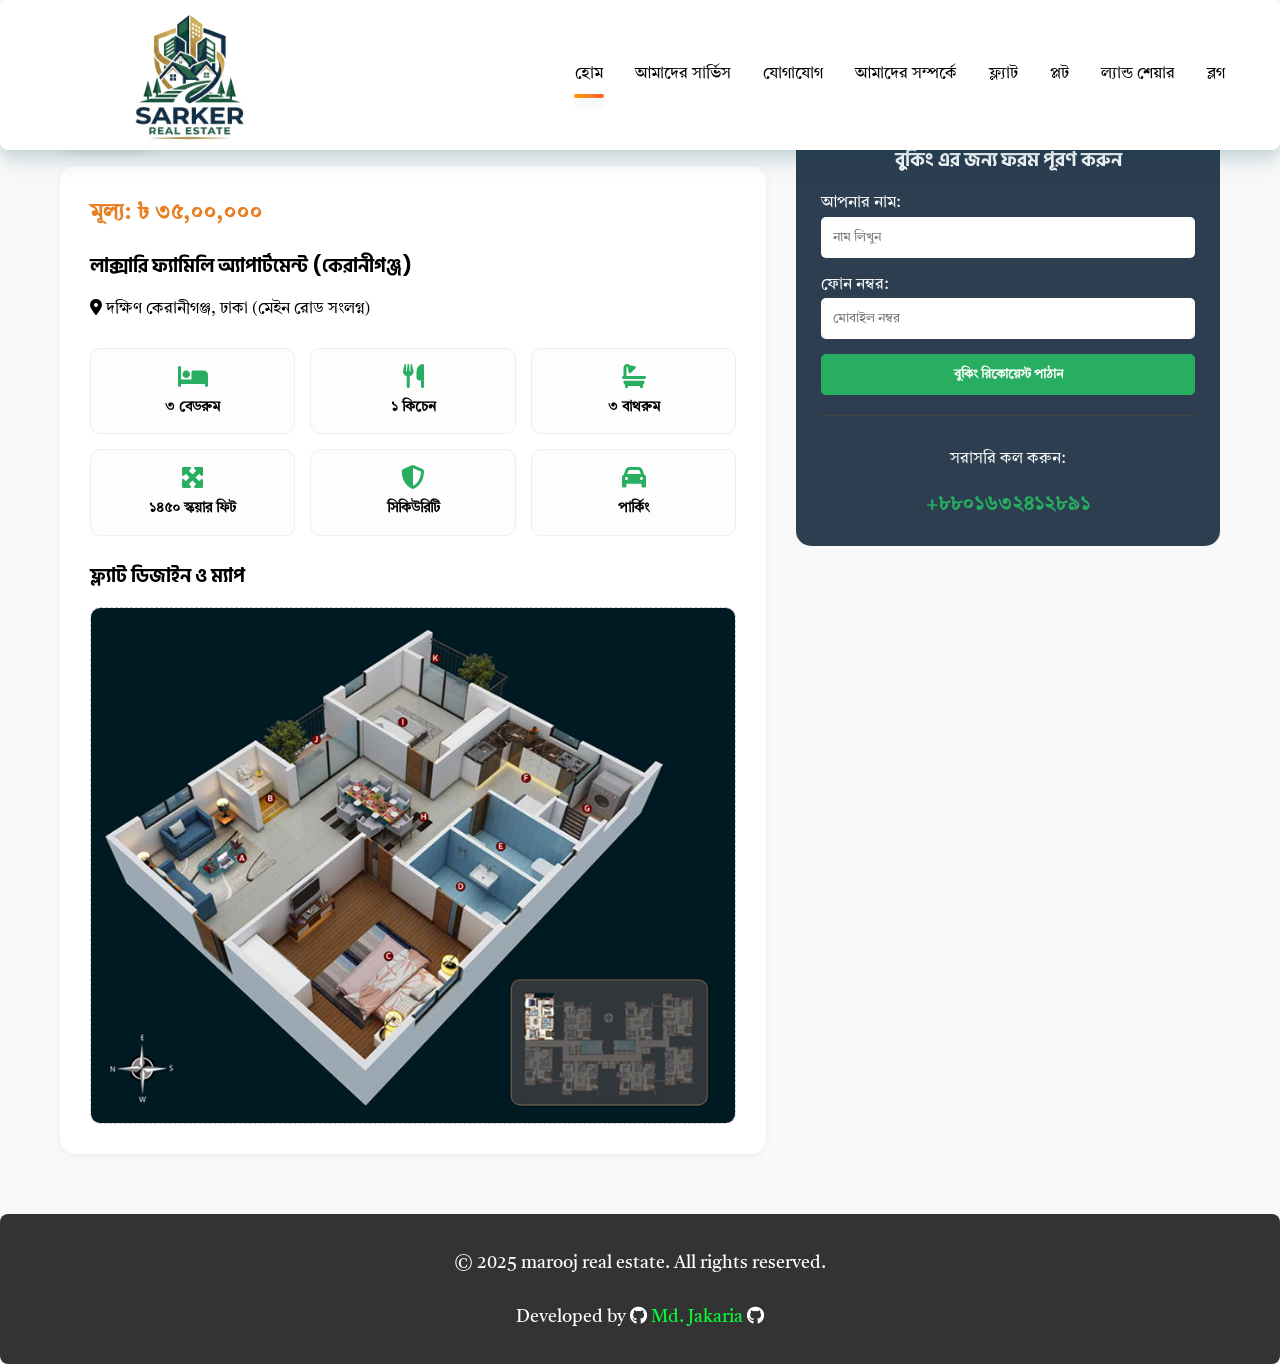
==== commit 22747805: "changes whats App Number & Contact And Address" ====
--- a/flatdetails.html
+++ b/flatdetails.html
@@ -135,7 +135,7 @@
   <body>
     <header class="page_header">
       <a class="logo" href="#" aria-label="Hajj site logo">
-        <img src="./img/marooj_logo2.jpeg" alt="logo" />
+        <img src="./img/Sarker_logo2.jpeg" alt="logo" />
       </a>
 
       <nav>
@@ -159,7 +159,7 @@
           <li><a href="./index.html#about">আমাদের সম্পর্কে</a></li>
           <li><a href="./flatdetails.html">ফ্ল্যাট</a></li>
 
-          <!-- <li><a href="./plotdetails.html">প্লট</a></li> -->
+          <li><a href="./plotdetails.html">প্লট</a></li>
           <li><a href="./landshare.html">ল্যান্ড শেয়ার</a></li>
           <li><a href="./index.html#blog">ব্লগ</a></li>
         </ul>
@@ -290,7 +290,7 @@
                 text-decoration: none;
                 font-weight: bold;
               "
-              >+৮৮০১৭২৮৯৯৭১১৮</a
+              >+৮৮০১৬৩২৪১২৮৯১</a
             >
           </div>
         </div>
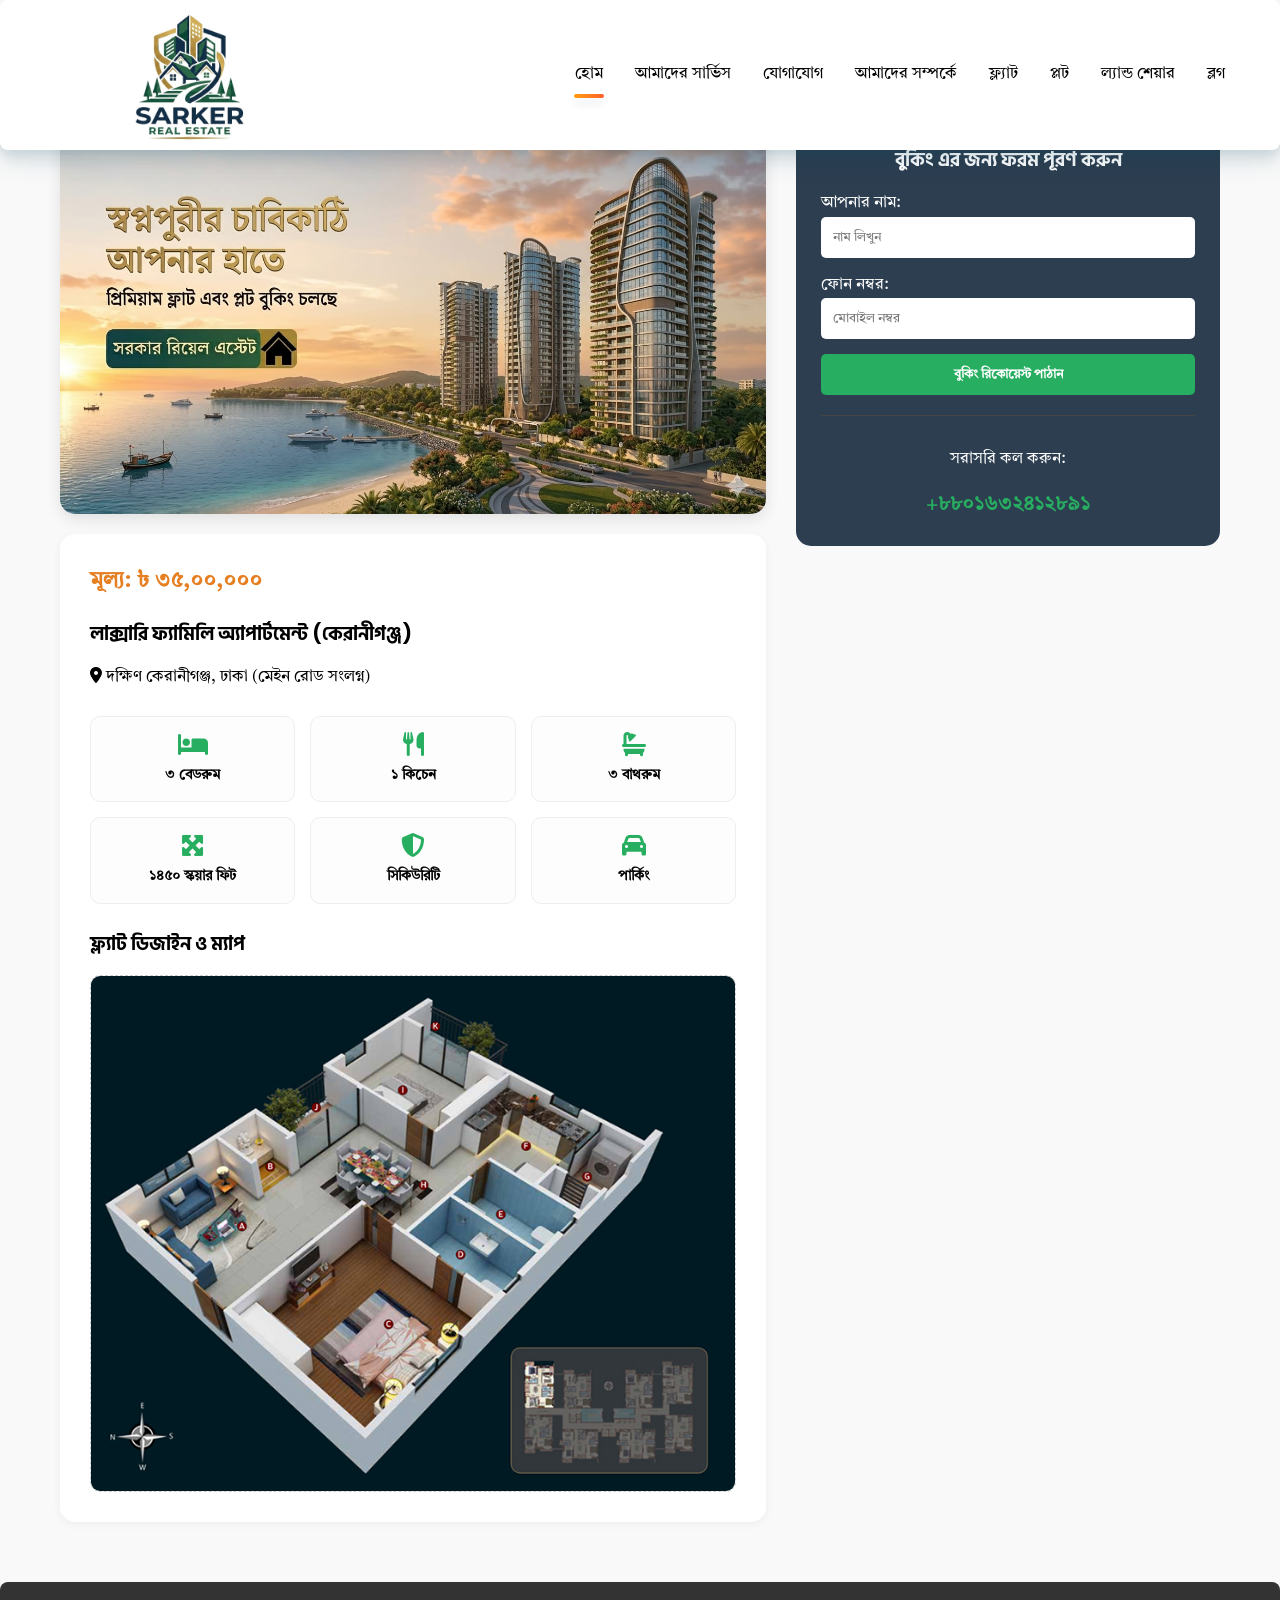
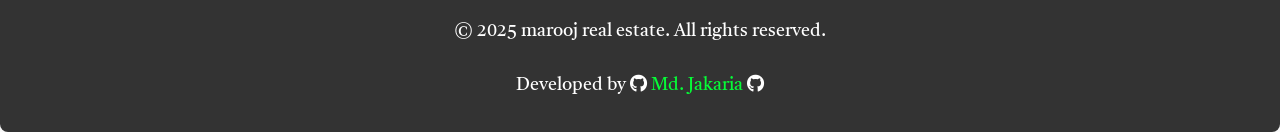
==== commit da1c6338: "added plot section in Home" ====
--- a/flatdetails.html
+++ b/flatdetails.html
@@ -3,7 +3,7 @@
   <head>
     <meta charset="utf-8" />
     <meta name="viewport" content="width=device-width,initial-scale=1" />
-    <title>ফ্ল্যাট ডিটেইলস | marooj real estate</title>
+    <title>ফ্ল্যাট ডিটেইলস | Sarker Group</title>
 
     <link rel="stylesheet" href="./style.css" />
     <link rel="stylesheet" href="Our_services.css" />
@@ -207,7 +207,7 @@
     <main class="details-container">
       <section>
         <div class="main-img">
-          <img src="./img//New_Home_page_photo2.jpeg" alt="Flat Image" />
+          <img src="./img/NewHome page2.jpeg" alt="Flat Image" />
         </div>
 
         <div class="info-section" style="margin-top: 20px">
